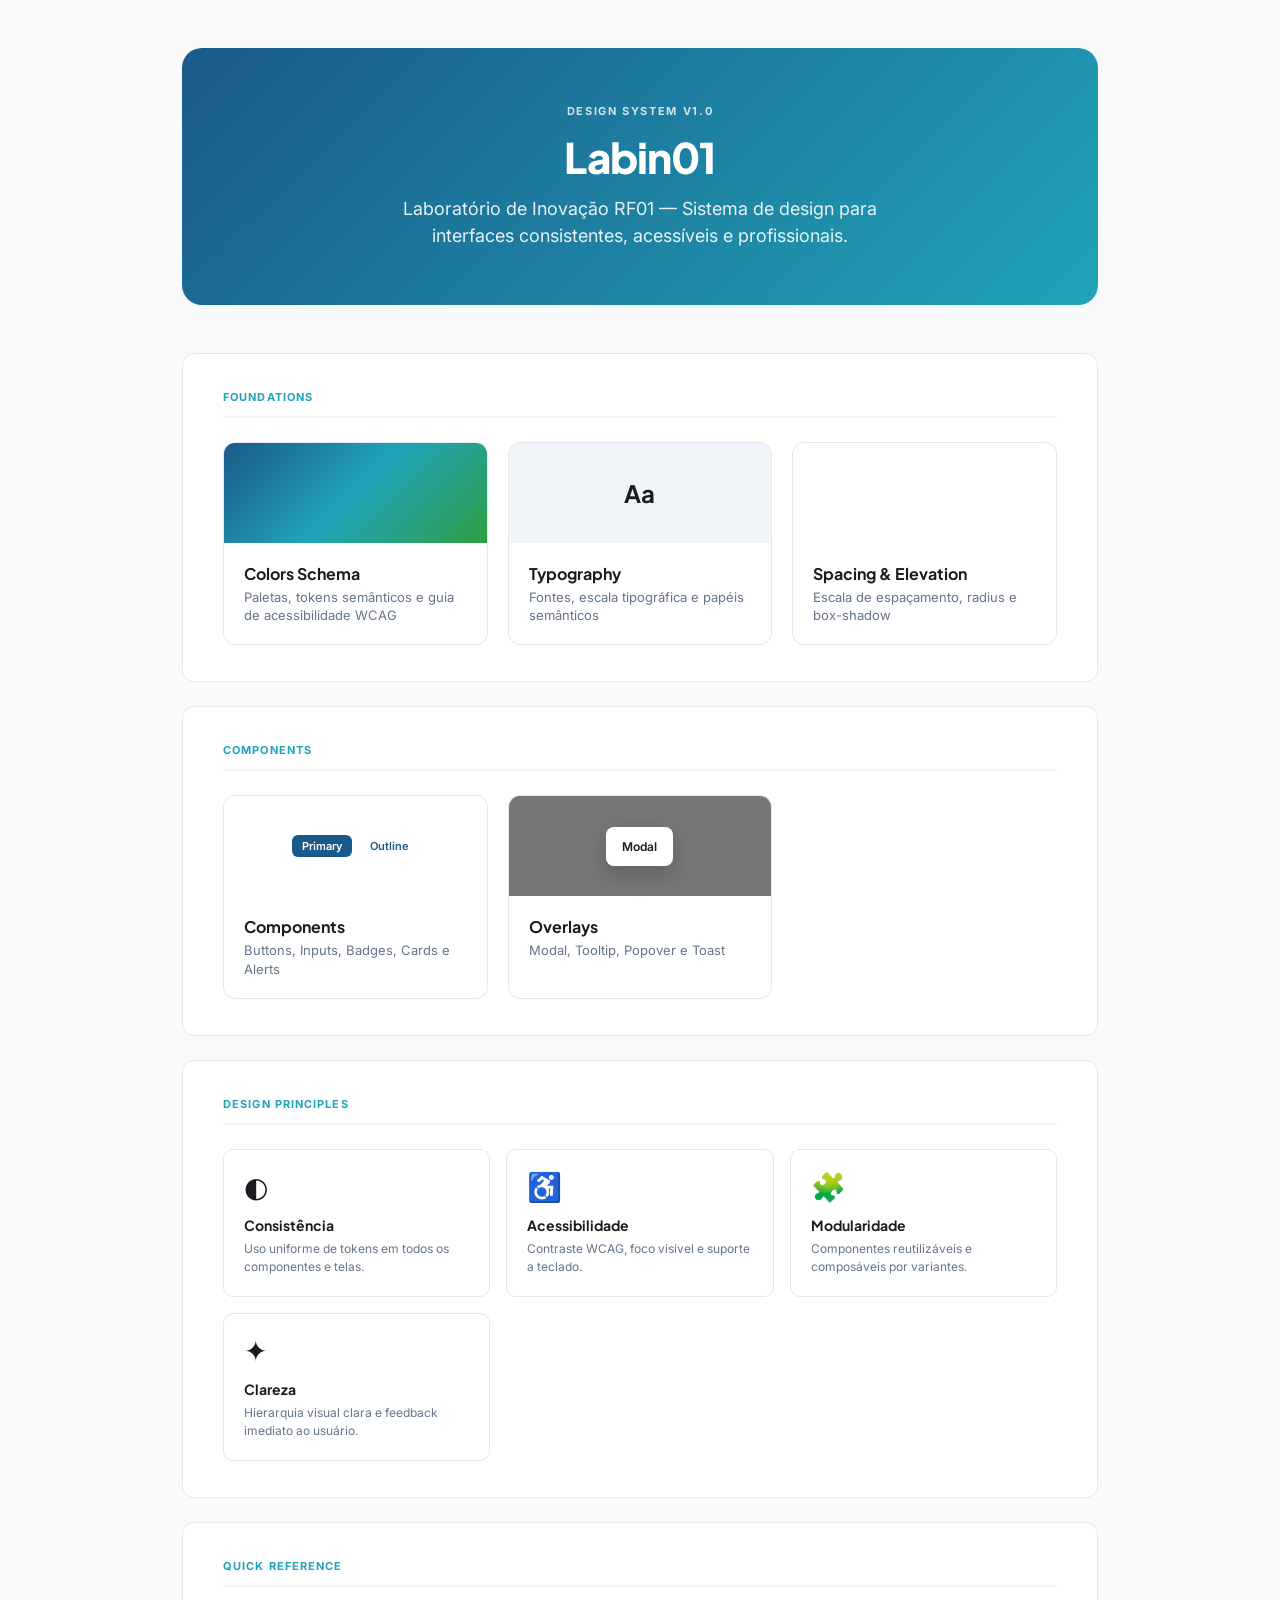
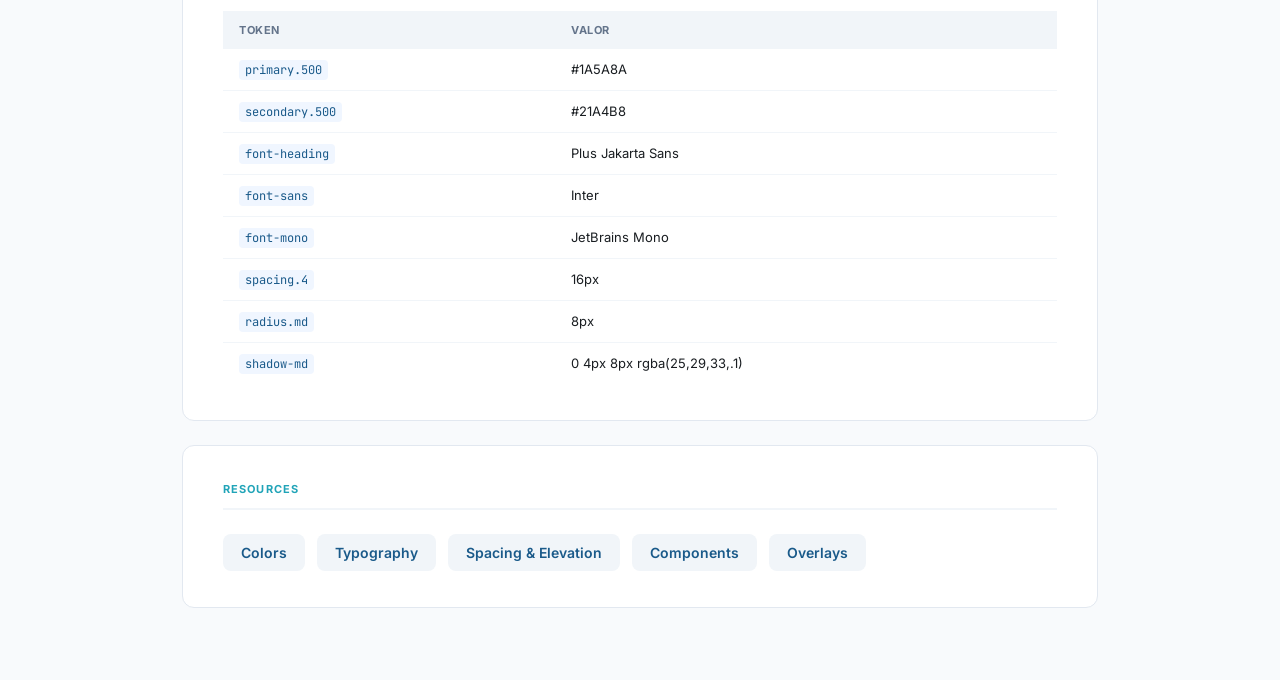
==== ds-pages/index.html @ 7c52282b "first commit" ====
<!doctype html>
<html lang="pt-BR">
  <head>
    <meta charset="UTF-8" />
    <meta name="viewport" content="width=device-width, initial-scale=1.0" />
    <title>Design System Labin01 — Laboratório de Inovação RF01</title>
    <link
      href="https://fonts.googleapis.com/css2?family=Inter:wght@300;400;500;600;700;800&family=Plus+Jakarta+Sans:wght@400;500;600;700;800&family=JetBrains+Mono:wght@400;500&display=swap"
      rel="stylesheet"
    />
    <style>
      *,
      *::before,
      *::after {
        box-sizing: border-box;
        margin: 0;
        padding: 0;
      }

      :root {
        --font-h: "Plus Jakarta Sans", sans-serif;
        --font-s: "Inter", sans-serif;
        --font-m: "JetBrains Mono", monospace;
        --black: #191d21;
        --white: #f8f9fa;
        --gray50: #f8fafc;
        --gray100: #f1f5f9;
        --gray200: #e2e8f0;
        --gray500: #64748b;
        --gray700: #334155;

        --primary-500: #1a5a8a;
        --primary-300: #487ba1;
        --primary-50: #a3bdd0;

        --secondary-500: #21a4b8;
        --secondary-50: #a6dbe3;

        --success-500: #2f9e44;
        --warning-500: #f4b940;
        --danger-500: #dc3244;
      }

      body {
        font-family: var(--font-s);
        background: var(--gray50);
        color: var(--black);
        padding: 48px 32px;
        max-width: 980px;
        margin: 0 auto;
      }

      /* Hero */
      .hero {
        background: linear-gradient(
          135deg,
          var(--primary-500) 0%,
          var(--secondary-500) 100%
        );
        border-radius: 20px;
        padding: 56px 48px;
        color: white;
        margin-bottom: 48px;
        text-align: center;
      }
      .hero .version {
        font-size: 11px;
        font-weight: 700;
        letter-spacing: 0.15em;
        text-transform: uppercase;
        opacity: 0.8;
        margin-bottom: 12px;
      }
      .hero h1 {
        font-family: var(--font-h);
        font-size: 42px;
        font-weight: 800;
        letter-spacing: -0.02em;
        margin-bottom: 12px;
      }
      .hero .subtitle {
        font-size: 18px;
        opacity: 0.9;
        line-height: 1.5;
        max-width: 560px;
        margin: 0 auto;
      }

      /* Section */
      .section {
        background: white;
        border-radius: 12px;
        padding: 36px 40px;
        margin-bottom: 24px;
        border: 1px solid var(--gray200);
      }
      .section-title {
        font-size: 11px;
        font-weight: 700;
        letter-spacing: 0.1em;
        text-transform: uppercase;
        color: var(--secondary-500);
        margin-bottom: 24px;
        padding-bottom: 12px;
        border-bottom: 2px solid var(--gray100);
      }

      /* Foundation & Component grids */
      .grid {
        display: grid;
        grid-template-columns: repeat(auto-fill, minmax(260px, 1fr));
        gap: 20px;
      }
      .card-link {
        display: block;
        text-decoration: none;
        color: inherit;
        border: 1px solid var(--gray200);
        border-radius: 12px;
        overflow: hidden;
        transition: border-color 0.2s, box-shadow 0.2s;
      }
      .card-link:hover {
        border-color: var(--primary-300);
        box-shadow: 0 4px 12px rgba(26, 90, 138, 0.15);
      }
      .card-preview {
        height: 100px;
        display: flex;
        align-items: center;
        justify-content: center;
        padding: 16px;
      }
      .card-preview.colors {
        background: linear-gradient(135deg, #1a5a8a 0%, #21a4b8 50%, #2f9e44 100%);
      }
      .card-preview.typography {
        background: var(--gray100);
      }
      .card-preview.typography span {
        font-family: var(--font-h);
        font-size: 24px;
        font-weight: 700;
        color: var(--black);
      }
      .card-preview.spacing {
        background: linear-gradient(90deg, var(--primary-400) 4px, var(--secondary-400) 8px, var(--primary-300) 16px);
      }
      .card-preview.components {
        background: white;
        gap: 8px;
        flex-wrap: wrap;
      }
      .card-preview.components .mini-btn {
        padding: 4px 10px;
        font-size: 11px;
        font-weight: 600;
        border-radius: 6px;
        border: none;
        font-family: var(--font-s);
      }
      .mini-btn-primary { background: var(--primary-500); color: white; }
      .mini-btn-outline { background: transparent; border: 1px solid var(--primary-500); color: var(--primary-500); }
      .card-preview.overlays {
        background: rgba(25, 29, 33, 0.6);
        position: relative;
      }
      .card-preview.overlays .mini-modal {
        background: white;
        border-radius: 8px;
        padding: 12px 16px;
        font-size: 12px;
        font-weight: 600;
        color: var(--black);
        box-shadow: 0 8px 24px rgba(0,0,0,0.2);
      }
      .card-info {
        padding: 20px;
      }
      .card-info h3 {
        font-family: var(--font-h);
        font-size: 16px;
        font-weight: 700;
        color: var(--black);
        margin-bottom: 4px;
      }
      .card-info p {
        font-size: 13px;
        color: var(--gray500);
        line-height: 1.4;
      }

      /* Design principles */
      .principles-grid {
        display: grid;
        grid-template-columns: repeat(auto-fill, minmax(200px, 1fr));
        gap: 16px;
      }
      .principle-card {
        padding: 20px;
        border: 1px solid var(--gray200);
        border-radius: 10px;
        background: white;
      }
      .principle-icon {
        font-size: 28px;
        margin-bottom: 12px;
      }
      .principle-title {
        font-family: var(--font-h);
        font-size: 14px;
        font-weight: 700;
        color: var(--black);
        margin-bottom: 6px;
      }
      .principle-desc {
        font-size: 12px;
        color: var(--gray500);
        line-height: 1.5;
      }

      /* Quick reference table */
      .ref-table {
        width: 100%;
        border-collapse: collapse;
        font-size: 13px;
      }
      .ref-table th {
        text-align: left;
        padding: 12px 16px;
        background: var(--gray100);
        font-size: 11px;
        font-weight: 700;
        letter-spacing: 0.05em;
        text-transform: uppercase;
        color: var(--gray500);
      }
      .ref-table td {
        padding: 12px 16px;
        border-bottom: 1px solid var(--gray100);
      }
      .ref-table tr:last-child td {
        border-bottom: none;
      }
      .ref-token {
        font-family: var(--font-m);
        font-size: 12px;
        color: var(--primary-500);
        background: #f0f6ff;
        padding: 2px 6px;
        border-radius: 4px;
      }

      /* Resources */
      .resources-list {
        display: flex;
        flex-wrap: wrap;
        gap: 12px;
      }
      .resource-link {
        display: inline-flex;
        align-items: center;
        gap: 8px;
        padding: 10px 18px;
        background: var(--gray100);
        color: var(--primary-500);
        text-decoration: none;
        font-size: 14px;
        font-weight: 600;
        border-radius: 8px;
        transition: background 0.15s;
      }
      .resource-link:hover {
        background: var(--primary-50);
      }
    </style>
  </head>
  <body>
    <!-- HERO -->
    <div class="hero">
      <div class="version">Design System v1.0</div>
      <h1>Labin01</h1>
      <p class="subtitle">
        Laboratório de Inovação RF01 — Sistema de design para interfaces
        consistentes, acessíveis e profissionais.
      </p>
    </div>

    <!-- FOUNDATIONS -->
    <div class="section">
      <div class="section-title">Foundations</div>
      <div class="grid">
        <a href="colors-schema.html" class="card-link">
          <div class="card-preview colors"></div>
          <div class="card-info">
            <h3>Colors Schema</h3>
            <p>Paletas, tokens semânticos e guia de acessibilidade WCAG</p>
          </div>
        </a>
        <a href="typography.html" class="card-link">
          <div class="card-preview typography">
            <span>Aa</span>
          </div>
          <div class="card-info">
            <h3>Typography</h3>
            <p>Fontes, escala tipográfica e papéis semânticos</p>
          </div>
        </a>
        <a href="spacing-elevation.html" class="card-link">
          <div class="card-preview spacing"></div>
          <div class="card-info">
            <h3>Spacing & Elevation</h3>
            <p>Escala de espaçamento, radius e box-shadow</p>
          </div>
        </a>
      </div>
    </div>

    <!-- COMPONENTS -->
    <div class="section">
      <div class="section-title">Components</div>
      <div class="grid">
        <a href="components.html" class="card-link">
          <div class="card-preview components">
            <button class="mini-btn mini-btn-primary">Primary</button>
            <button class="mini-btn mini-btn-outline">Outline</button>
          </div>
          <div class="card-info">
            <h3>Components</h3>
            <p>Buttons, Inputs, Badges, Cards e Alerts</p>
          </div>
        </a>
        <a href="overlays.html" class="card-link">
          <div class="card-preview overlays">
            <div class="mini-modal">Modal</div>
          </div>
          <div class="card-info">
            <h3>Overlays</h3>
            <p>Modal, Tooltip, Popover e Toast</p>
          </div>
        </a>
      </div>
    </div>

    <!-- DESIGN PRINCIPLES -->
    <div class="section">
      <div class="section-title">Design Principles</div>
      <div class="principles-grid">
        <div class="principle-card">
          <div class="principle-icon">◐</div>
          <div class="principle-title">Consistência</div>
          <div class="principle-desc">
            Uso uniforme de tokens em todos os componentes e telas.
          </div>
        </div>
        <div class="principle-card">
          <div class="principle-icon">♿</div>
          <div class="principle-title">Acessibilidade</div>
          <div class="principle-desc">
            Contraste WCAG, foco visível e suporte a teclado.
          </div>
        </div>
        <div class="principle-card">
          <div class="principle-icon">🧩</div>
          <div class="principle-title">Modularidade</div>
          <div class="principle-desc">
            Componentes reutilizáveis e composáveis por variantes.
          </div>
        </div>
        <div class="principle-card">
          <div class="principle-icon">✦</div>
          <div class="principle-title">Clareza</div>
          <div class="principle-desc">
            Hierarquia visual clara e feedback imediato ao usuário.
          </div>
        </div>
      </div>
    </div>

    <!-- QUICK REFERENCE -->
    <div class="section">
      <div class="section-title">Quick Reference</div>
      <table class="ref-table">
        <thead>
          <tr>
            <th>Token</th>
            <th>Valor</th>
          </tr>
        </thead>
        <tbody>
          <tr>
            <td><span class="ref-token">primary.500</span></td>
            <td>#1A5A8A</td>
          </tr>
          <tr>
            <td><span class="ref-token">secondary.500</span></td>
            <td>#21A4B8</td>
          </tr>
          <tr>
            <td><span class="ref-token">font-heading</span></td>
            <td>Plus Jakarta Sans</td>
          </tr>
          <tr>
            <td><span class="ref-token">font-sans</span></td>
            <td>Inter</td>
          </tr>
          <tr>
            <td><span class="ref-token">font-mono</span></td>
            <td>JetBrains Mono</td>
          </tr>
          <tr>
            <td><span class="ref-token">spacing.4</span></td>
            <td>16px</td>
          </tr>
          <tr>
            <td><span class="ref-token">radius.md</span></td>
            <td>8px</td>
          </tr>
          <tr>
            <td><span class="ref-token">shadow-md</span></td>
            <td>0 4px 8px rgba(25,29,33,.1)</td>
          </tr>
        </tbody>
      </table>
    </div>

    <!-- RESOURCES -->
    <div class="section">
      <div class="section-title">Resources</div>
      <div class="resources-list">
        <a href="colors-schema.html" class="resource-link">Colors</a>
        <a href="typography.html" class="resource-link">Typography</a>
        <a href="spacing-elevation.html" class="resource-link">Spacing & Elevation</a>
        <a href="components.html" class="resource-link">Components</a>
        <a href="overlays.html" class="resource-link">Overlays</a>
      </div>
    </div>
  </body>
</html>
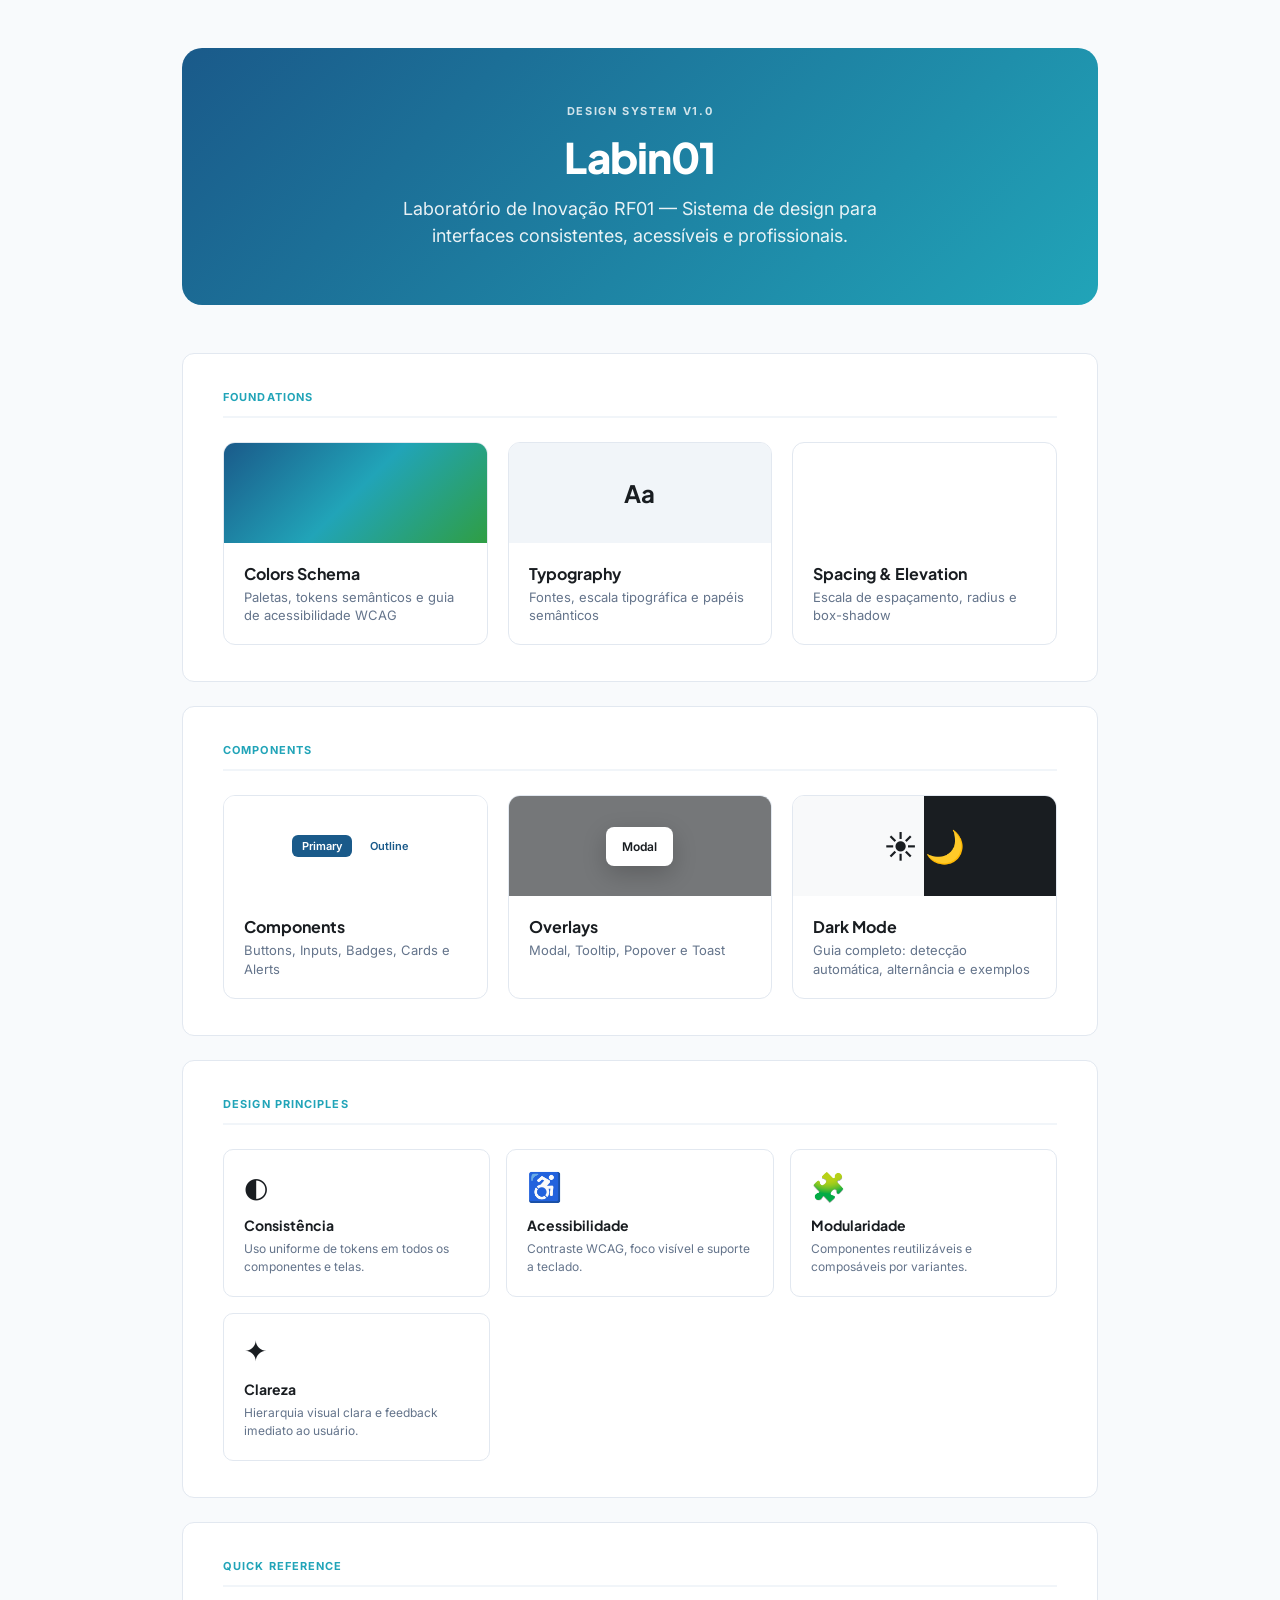
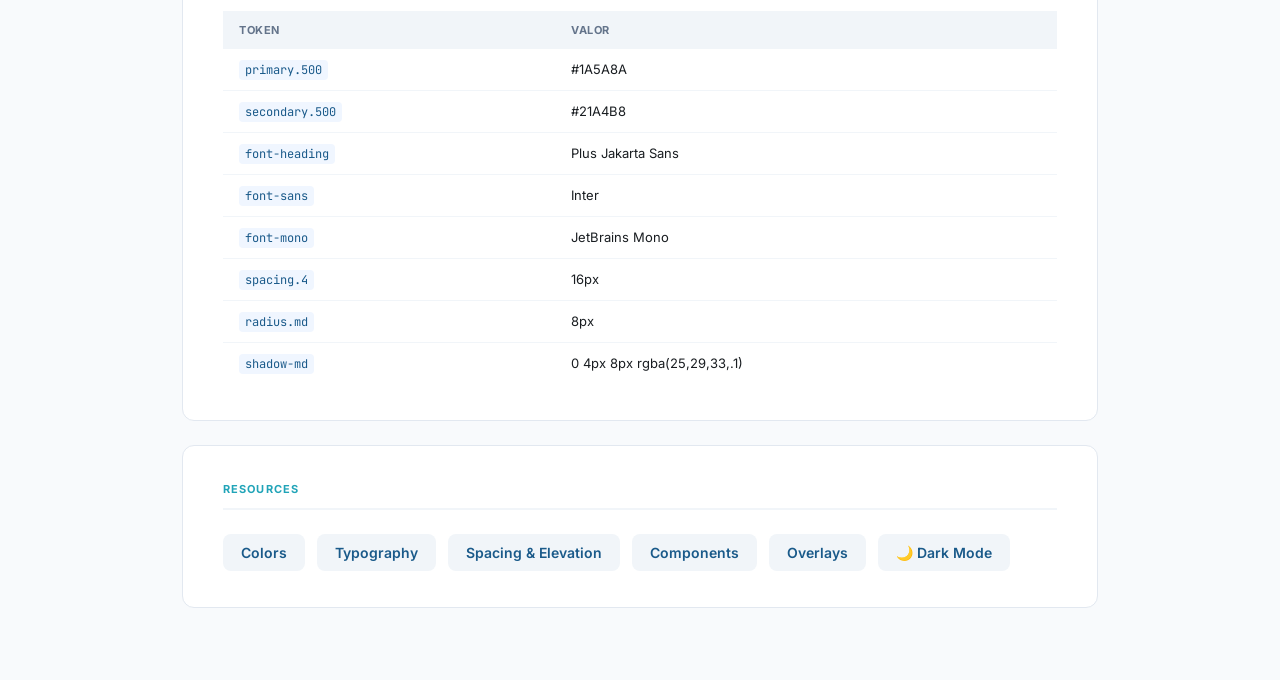
==== commit a8fea29c: "Adiciona guia de Dark Mode e melhorias de estilo no index.html" ====
--- a/ds-pages/index.html
+++ b/ds-pages/index.html
@@ -118,7 +118,9 @@
         border: 1px solid var(--gray200);
         border-radius: 12px;
         overflow: hidden;
-        transition: border-color 0.2s, box-shadow 0.2s;
+        transition:
+          border-color 0.2s,
+          box-shadow 0.2s;
       }
       .card-link:hover {
         border-color: var(--primary-300);
@@ -132,7 +134,12 @@
         padding: 16px;
       }
       .card-preview.colors {
-        background: linear-gradient(135deg, #1a5a8a 0%, #21a4b8 50%, #2f9e44 100%);
+        background: linear-gradient(
+          135deg,
+          #1a5a8a 0%,
+          #21a4b8 50%,
+          #2f9e44 100%
+        );
       }
       .card-preview.typography {
         background: var(--gray100);
@@ -144,7 +151,12 @@
         color: var(--black);
       }
       .card-preview.spacing {
-        background: linear-gradient(90deg, var(--primary-400) 4px, var(--secondary-400) 8px, var(--primary-300) 16px);
+        background: linear-gradient(
+          90deg,
+          var(--primary-400) 4px,
+          var(--secondary-400) 8px,
+          var(--primary-300) 16px
+        );
       }
       .card-preview.components {
         background: white;
@@ -159,8 +171,15 @@
         border: none;
         font-family: var(--font-s);
       }
-      .mini-btn-primary { background: var(--primary-500); color: white; }
-      .mini-btn-outline { background: transparent; border: 1px solid var(--primary-500); color: var(--primary-500); }
+      .mini-btn-primary {
+        background: var(--primary-500);
+        color: white;
+      }
+      .mini-btn-outline {
+        background: transparent;
+        border: 1px solid var(--primary-500);
+        color: var(--primary-500);
+      }
       .card-preview.overlays {
         background: rgba(25, 29, 33, 0.6);
         position: relative;
@@ -172,7 +191,7 @@
         font-size: 12px;
         font-weight: 600;
         color: var(--black);
-        box-shadow: 0 8px 24px rgba(0,0,0,0.2);
+        box-shadow: 0 8px 24px rgba(0, 0, 0, 0.2);
       }
       .card-info {
         padding: 20px;
@@ -339,6 +358,24 @@
             <p>Modal, Tooltip, Popover e Toast</p>
           </div>
         </a>
+        <a href="dark-mode-guide.html" class="card-link">
+          <div
+            class="card-preview"
+            style="
+              background: linear-gradient(90deg, #f8f9fa 50%, #191d21 50%);
+              display: flex;
+              justify-content: center;
+              align-items: center;
+            "
+          >
+            <span style="font-size: 32px; margin-right: 8px">☀️</span>
+            <span style="font-size: 32px; color: #f8f9fa">🌙</span>
+          </div>
+          <div class="card-info">
+            <h3>Dark Mode</h3>
+            <p>Guia completo: detecção automática, alternância e exemplos</p>
+          </div>
+        </a>
       </div>
     </div>
 
@@ -430,9 +467,12 @@
       <div class="resources-list">
         <a href="colors-schema.html" class="resource-link">Colors</a>
         <a href="typography.html" class="resource-link">Typography</a>
-        <a href="spacing-elevation.html" class="resource-link">Spacing & Elevation</a>
+        <a href="spacing-elevation.html" class="resource-link"
+          >Spacing & Elevation</a
+        >
         <a href="components.html" class="resource-link">Components</a>
         <a href="overlays.html" class="resource-link">Overlays</a>
+        <a href="dark-mode-guide.html" class="resource-link">🌙 Dark Mode</a>
       </div>
     </div>
   </body>
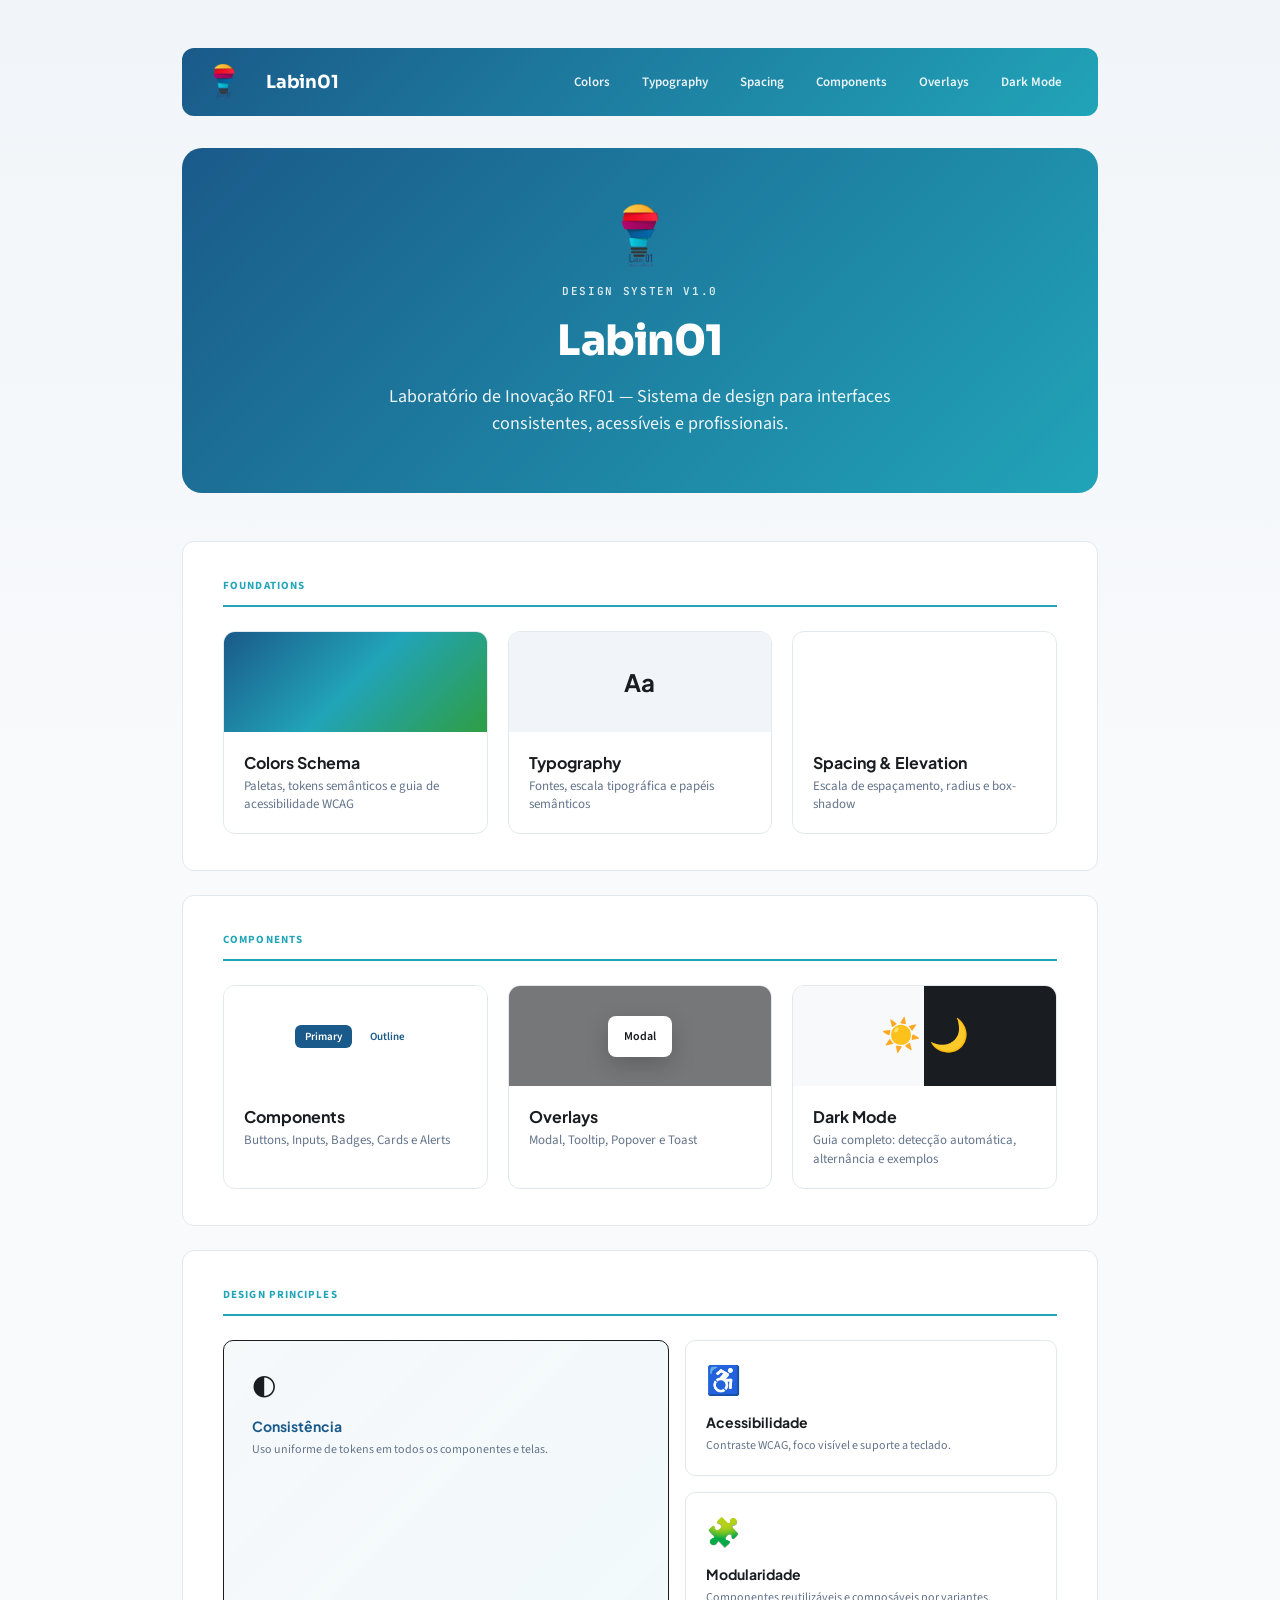
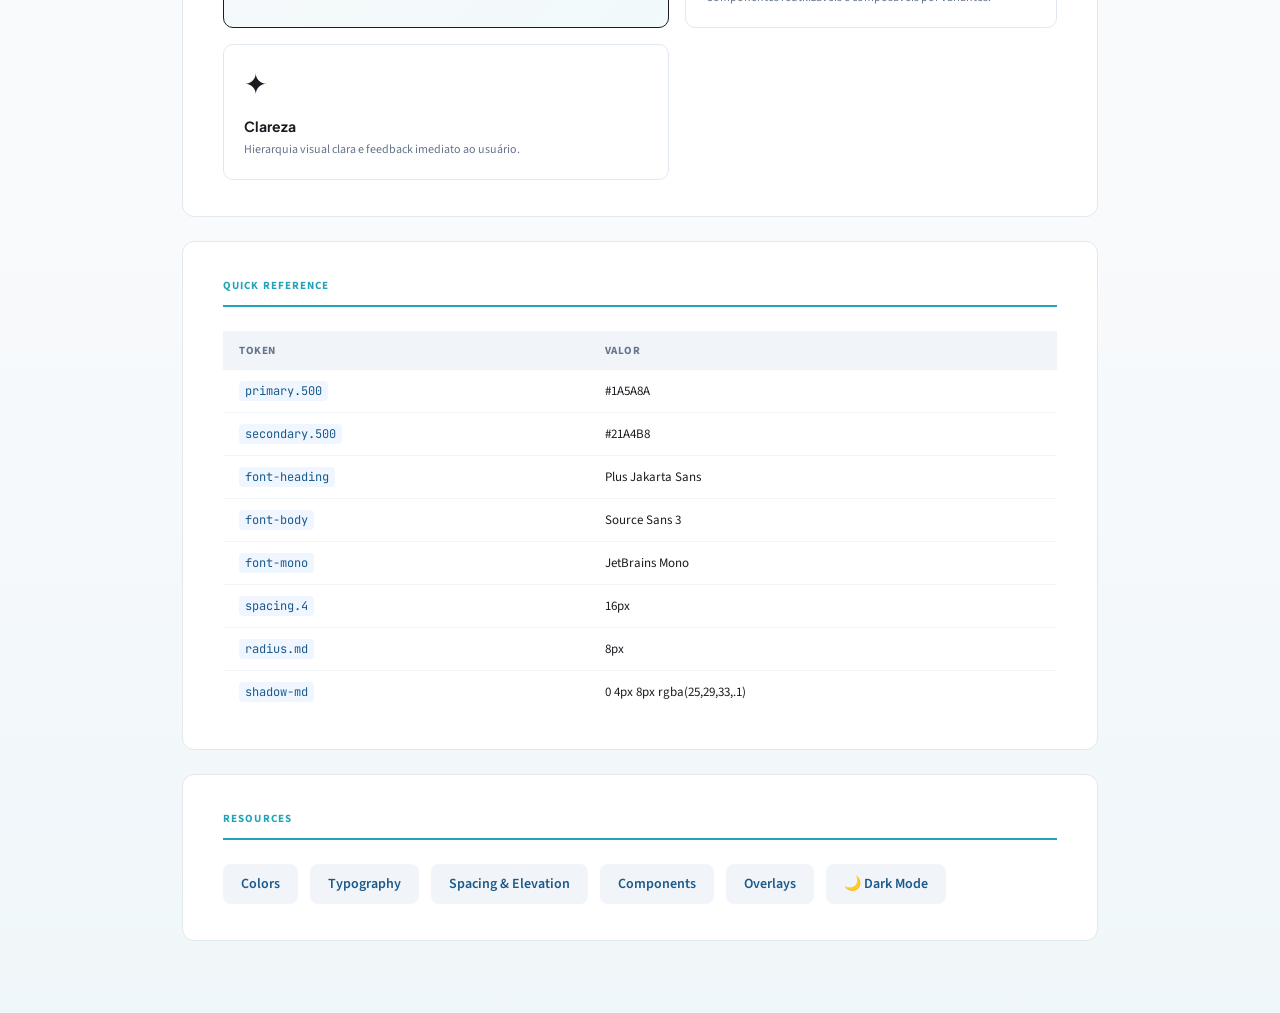
==== commit 46ed8fa2: "Add logo and design direction document; update styles and typography across pages" ====
--- a/ds-pages/index.html
+++ b/ds-pages/index.html
@@ -5,9 +5,10 @@
     <meta name="viewport" content="width=device-width, initial-scale=1.0" />
     <title>Design System Labin01 — Laboratório de Inovação RF01</title>
     <link
-      href="https://fonts.googleapis.com/css2?family=Inter:wght@300;400;500;600;700;800&family=Plus+Jakarta+Sans:wght@400;500;600;700;800&family=JetBrains+Mono:wght@400;500&display=swap"
+      href="https://fonts.googleapis.com/css2?family=Sora:wght@400;500;600;700;800&family=Plus+Jakarta+Sans:wght@400;500;600;700;800&family=Source+Sans+3:wght@300;400;500;600;700&family=JetBrains+Mono:wght@400;500&display=swap"
       rel="stylesheet"
     />
+    <link href="shared.css" rel="stylesheet" />
     <style>
       *,
       *::before,
@@ -18,8 +19,9 @@
       }
 
       :root {
+        --font-display: "Sora", sans-serif;
         --font-h: "Plus Jakarta Sans", sans-serif;
-        --font-s: "Inter", sans-serif;
+        --font-body: "Source Sans 3", sans-serif;
         --font-m: "JetBrains Mono", monospace;
         --black: #191d21;
         --white: #f8f9fa;
@@ -42,8 +44,15 @@
       }
 
       body {
-        font-family: var(--font-s);
-        background: var(--gray50);
+        font-family: var(--font-body);
+        background: linear-gradient(
+            180deg,
+            rgba(26, 90, 138, 0.03) 0%,
+            transparent 30%,
+            transparent 70%,
+            rgba(33, 164, 184, 0.04) 100%
+          ),
+          var(--gray50);
         color: var(--black);
         padding: 48px 32px;
         max-width: 980px;
@@ -62,28 +71,38 @@
         color: white;
         margin-bottom: 48px;
         text-align: center;
+        display: flex;
+        flex-direction: column;
+        align-items: center;
+        gap: 16px;
+      }
+      .hero-logo {
+        width: 64px;
+        height: 64px;
+        object-fit: contain;
       }
       .hero .version {
+        font-family: var(--font-m);
         font-size: 11px;
-        font-weight: 700;
+        font-weight: 600;
         letter-spacing: 0.15em;
         text-transform: uppercase;
-        opacity: 0.8;
-        margin-bottom: 12px;
+        opacity: 0.85;
       }
       .hero h1 {
-        font-family: var(--font-h);
+        font-family: var(--font-display);
         font-size: 42px;
         font-weight: 800;
         letter-spacing: -0.02em;
-        margin-bottom: 12px;
+        margin: 0;
       }
       .hero .subtitle {
+        font-family: var(--font-body);
         font-size: 18px;
-        opacity: 0.9;
+        opacity: 0.92;
         line-height: 1.5;
         max-width: 560px;
-        margin: 0 auto;
+        margin: 0;
       }
 
       /* Section */
@@ -102,7 +121,7 @@
         color: var(--secondary-500);
         margin-bottom: 24px;
         padding-bottom: 12px;
-        border-bottom: 2px solid var(--gray100);
+        border-bottom: 2px solid var(--secondary-500);
       }
 
       /* Foundation & Component grids */
@@ -119,12 +138,38 @@
         border-radius: 12px;
         overflow: hidden;
         transition:
-          border-color 0.2s,
-          box-shadow 0.2s;
+          border-color 0.2s ease,
+          box-shadow 0.25s ease,
+          transform 0.25s ease;
+        opacity: 0;
+        animation: cardReveal 0.5s ease forwards;
+      }
+      .card-link:nth-child(1) { animation-delay: 0.05s; }
+      .card-link:nth-child(2) { animation-delay: 0.1s; }
+      .card-link:nth-child(3) { animation-delay: 0.15s; }
+      .card-link:nth-child(4) { animation-delay: 0.2s; }
+      .card-link:nth-child(5) { animation-delay: 0.25s; }
+      .card-link:nth-child(6) { animation-delay: 0.3s; }
+      .card-link:nth-child(7) { animation-delay: 0.35s; }
+      .card-link:nth-child(8) { animation-delay: 0.4s; }
+      @keyframes cardReveal {
+        from {
+          opacity: 0;
+          transform: translateY(12px);
+        }
+        to {
+          opacity: 1;
+          transform: translateY(0);
+        }
       }
       .card-link:hover {
         border-color: var(--primary-300);
-        box-shadow: 0 4px 12px rgba(26, 90, 138, 0.15);
+        box-shadow: 0 8px 24px rgba(26, 90, 138, 0.18);
+        transform: translateY(-2px);
+      }
+      .card-link:focus-visible {
+        outline: 2px solid var(--secondary-500);
+        outline-offset: 2px;
       }
       .card-preview {
         height: 100px;
@@ -169,7 +214,7 @@
         font-weight: 600;
         border-radius: 6px;
         border: none;
-        font-family: var(--font-s);
+        font-family: var(--font-body);
       }
       .mini-btn-primary {
         background: var(--primary-500);
@@ -209,10 +254,11 @@
         line-height: 1.4;
       }
 
-      /* Design principles */
+      /* Design principles — asymmetric layout */
       .principles-grid {
         display: grid;
-        grid-template-columns: repeat(auto-fill, minmax(200px, 1fr));
+        grid-template-columns: 1fr 1fr;
+        grid-template-rows: auto auto;
         gap: 16px;
       }
       .principle-card {
@@ -220,6 +266,28 @@
         border: 1px solid var(--gray200);
         border-radius: 10px;
         background: white;
+      }
+      .principle-card.featured {
+        grid-column: 1 / -1;
+        background: linear-gradient(
+          135deg,
+          rgba(26, 90, 138, 0.04) 0%,
+          rgba(33, 164, 184, 0.06) 100%
+        );
+        border-color: var(--primary-100);
+        padding: 24px 28px;
+      }
+      .principle-card.featured .principle-title {
+        color: var(--primary-500);
+      }
+      @media (min-width: 640px) {
+        .principles-grid {
+          grid-template-columns: 1.2fr 1fr;
+        }
+        .principle-card.featured {
+          grid-column: 1;
+          grid-row: 1 / 3;
+        }
       }
       .principle-icon {
         font-size: 28px;
@@ -295,8 +363,21 @@
     </style>
   </head>
   <body>
+    <nav class="ds-nav">
+      <img src="../logo-labin.png" alt="Labin01 Logo" class="ds-nav-logo" />
+      <a href="index.html" class="ds-nav-home">Labin01</a>
+      <div class="ds-nav-links">
+        <a href="colors-schema.html">Colors</a>
+        <a href="typography.html">Typography</a>
+        <a href="spacing-elevation.html">Spacing</a>
+        <a href="components.html">Components</a>
+        <a href="overlays.html">Overlays</a>
+        <a href="dark-mode-guide.html">Dark Mode</a>
+      </div>
+    </nav>
     <!-- HERO -->
     <div class="hero">
+      <img src="../logo-labin.png" alt="Labin01" class="hero-logo" />
       <div class="version">Design System v1.0</div>
       <h1>Labin01</h1>
       <p class="subtitle">
@@ -383,7 +464,7 @@
     <div class="section">
       <div class="section-title">Design Principles</div>
       <div class="principles-grid">
-        <div class="principle-card">
+        <div class="principle-card featured">
           <div class="principle-icon">◐</div>
           <div class="principle-title">Consistência</div>
           <div class="principle-desc">
@@ -438,8 +519,8 @@
             <td>Plus Jakarta Sans</td>
           </tr>
           <tr>
-            <td><span class="ref-token">font-sans</span></td>
-            <td>Inter</td>
+            <td><span class="ref-token">font-body</span></td>
+            <td>Source Sans 3</td>
           </tr>
           <tr>
             <td><span class="ref-token">font-mono</span></td>
--- a/ds-pages/shared.css
+++ b/ds-pages/shared.css
@@ -0,0 +1,85 @@
+/* Labin01 Design System — Shared styles (frontend-design skill) */
+
+:root {
+  --font-display: "Sora", sans-serif;
+  --font-h: "Plus Jakarta Sans", sans-serif;
+  --font-body: "Source Sans 3", sans-serif;
+  --font-m: "JetBrains Mono", monospace;
+  --primary-500: #1a5a8a;
+  --secondary-500: #21a4b8;
+}
+
+body {
+  font-family: var(--font-body);
+  background: linear-gradient(
+      180deg,
+      rgba(26, 90, 138, 0.03) 0%,
+      transparent 30%,
+      transparent 70%,
+      rgba(33, 164, 184, 0.04) 100%
+    ),
+    var(--gray50, #f8fafc);
+}
+
+.ds-nav {
+  background: linear-gradient(
+    135deg,
+    var(--primary-500) 0%,
+    var(--secondary-500) 100%
+  );
+  border-radius: 12px;
+  padding: 16px 24px;
+  margin-bottom: 32px;
+  display: flex;
+  align-items: center;
+  gap: 24px;
+  flex-wrap: wrap;
+}
+
+.ds-nav-logo {
+  width: 36px;
+  height: 36px;
+  object-fit: contain;
+}
+
+.ds-nav-home {
+  font-family: var(--font-display);
+  font-size: 18px;
+  font-weight: 700;
+  color: white;
+  text-decoration: none;
+  letter-spacing: -0.01em;
+}
+
+.ds-nav-home:hover {
+  opacity: 0.9;
+}
+
+.ds-nav-links {
+  display: flex;
+  gap: 8px;
+  flex-wrap: wrap;
+  margin-left: auto;
+}
+
+.ds-nav-links a {
+  font-size: 13px;
+  font-weight: 600;
+  color: rgba(255, 255, 255, 0.9);
+  text-decoration: none;
+  padding: 6px 12px;
+  border-radius: 6px;
+  transition: background 0.2s;
+}
+
+.ds-nav-links a:hover {
+  background: rgba(255, 255, 255, 0.15);
+}
+
+.section-title {
+  border-bottom: 2px solid var(--secondary-500);
+}
+
+.ds-header h1 {
+  font-family: var(--font-display);
+}
